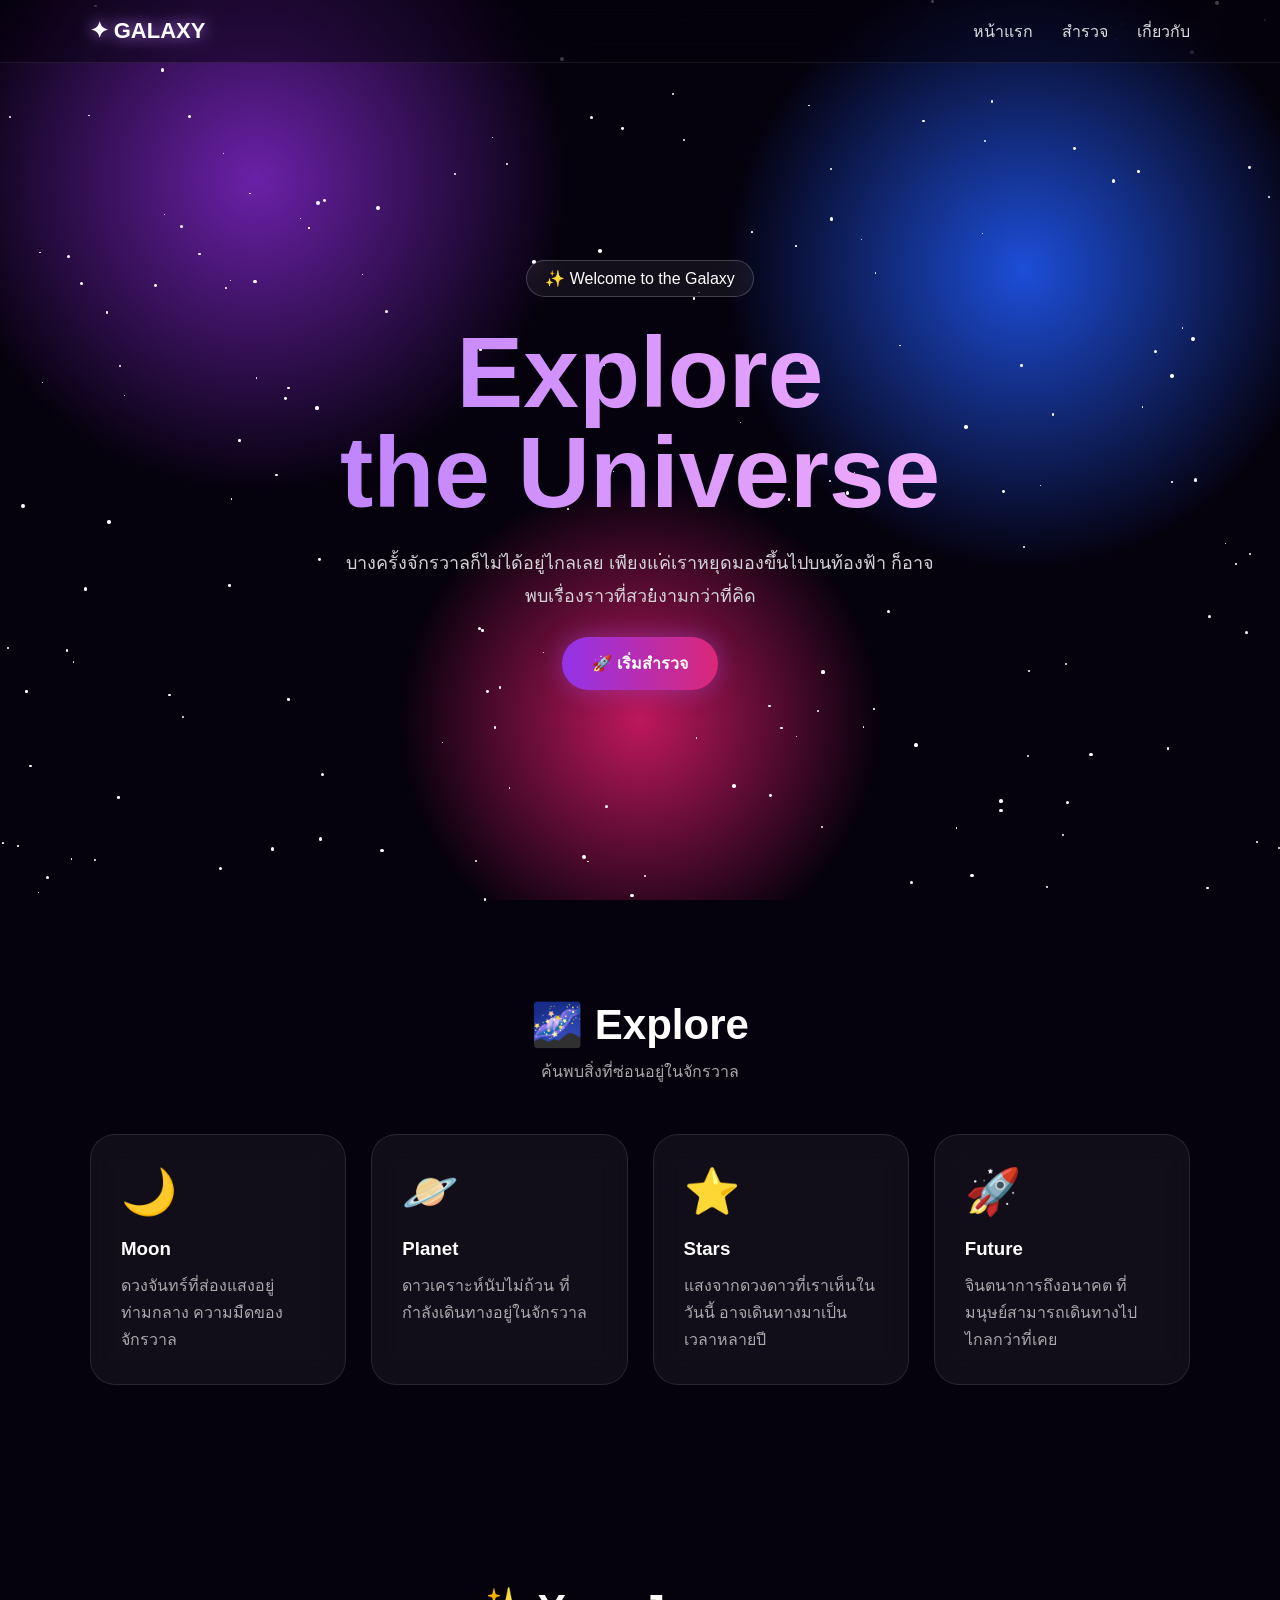
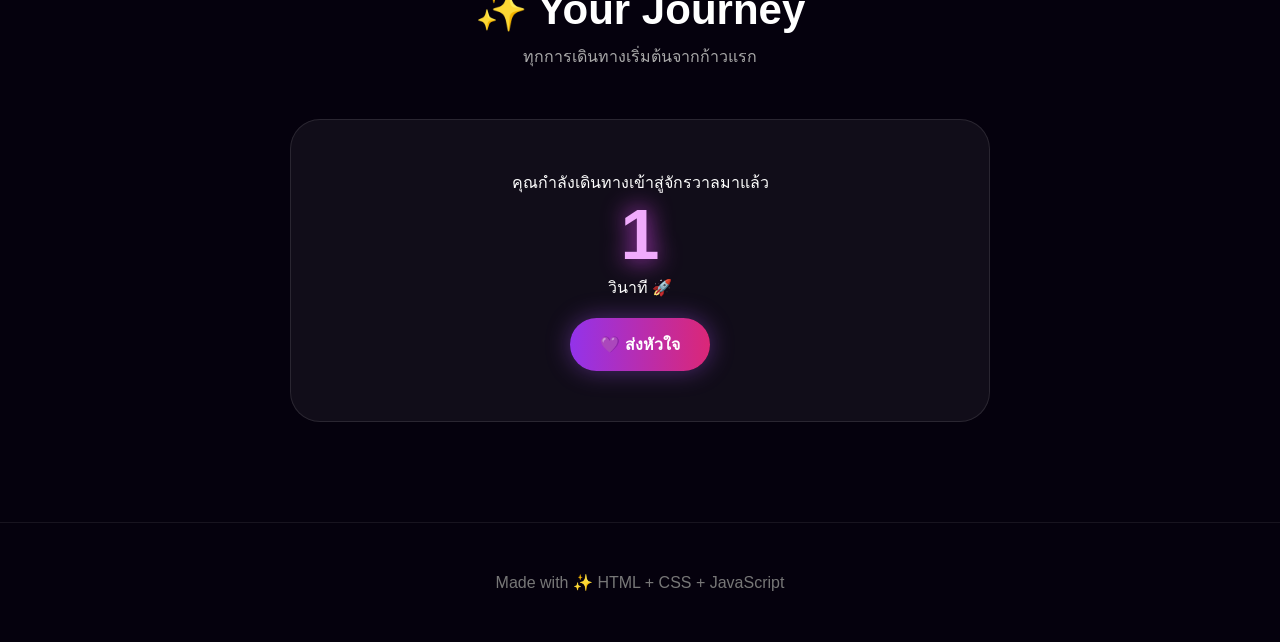
==== index.html @ d7124e91 "Add initial HTML structure for Galaxy website" ====
<!DOCTYPE html>
<html lang="th">
<head>
<meta charset="UTF-8">
<meta name="viewport" content="width=device-width, initial-scale=1.0">
<title>Galaxy ✨</title>
<style>
*{
    margin:0;
    padding:0;
    box-sizing:border-box;
}
html{
    scroll-behavior:smooth;
}
body{
    font-family:Arial, "Segoe UI", sans-serif;
    background:#05010d;
    color:white;
    overflow-x:hidden;
}
/* ===== Galaxy Background ===== */
body::before{
    content:"";
    position:fixed;
    inset:0;
    z-index:-3;
    background:
        radial-gradient(circle at 20% 20%, #6b21a8 0, transparent 25%),
        radial-gradient(circle at 80% 30%, #1d4ed8 0, transparent 25%),
        radial-gradient(circle at 50% 80%, #be185d 0, transparent 25%),
        #05010d;
}
/* Stars */
#stars{
    position:fixed;
    inset:0;
    z-index:-2;
    pointer-events:none;
}
.star{
    position:absolute;
    width:2px;
    height:2px;
    background:white;
    border-radius:50%;
    animation:twinkle 2s infinite alternate;
}
@keyframes twinkle{
    from{
        opacity:.2;
        transform:scale(.7);
    }
    to{
        opacity:1;
        transform:scale(1.5);
    }
}
/* ===== Navbar ===== */
nav{
    position:fixed;
    top:0;
    left:0;
    width:100%;
    padding:18px 7%;
    display:flex;
    justify-content:space-between;
    align-items:center;
    background:rgba(5,1,13,.45);
    backdrop-filter:blur(15px);
    border-bottom:1px solid rgba(255,255,255,.08);
    z-index:100;
}
.logo{
    font-size:22px;
    font-weight:bold;
    color:#fff;
    text-shadow:0 0 15px #c084fc;
}
nav a{
    color:#ddd;
    text-decoration:none;
    margin-left:25px;
    transition:.3s;
}
nav a:hover{
    color:#e879f9;
    text-shadow:0 0 10px #e879f9;
}
/* ===== Hero ===== */
.hero{
    min-height:100vh;
    display:flex;
    justify-content:center;
    align-items:center;
    text-align:center;
    padding:100px 20px 50px;
}
.hero-content{
    max-width:800px;
}
.badge{
    display:inline-block;
    padding:8px 18px;
    border:1px solid rgba(255,255,255,.2);
    border-radius:30px;
    background:rgba(255,255,255,.06);
    backdrop-filter:blur(10px);
    margin-bottom:25px;
    animation:pulse 2s infinite;
}
@keyframes pulse{
    50%{
        box-shadow:0 0 30px rgba(217,70,239,.3);
    }
}
h1{
    font-size:clamp(50px,10vw,100px);
    line-height:1;
    background:linear-gradient(
        90deg,
        #c084fc,
        #f0abfc,
        #60a5fa,
        #c084fc
    );
    background-size:300%;
    -webkit-background-clip:text;
    color:transparent;
    animation:gradient 5s linear infinite;
}
@keyframes gradient{
    to{
        background-position:300%;
    }
}
.hero p{
    margin:25px auto;
    max-width:600px;
    font-size:18px;
    line-height:1.8;
    color:#d4d4d8;
}
.btn{
    display:inline-block;
    padding:14px 30px;
    border-radius:50px;
    background:linear-gradient(90deg,#9333ea,#db2777);
    color:white;
    text-decoration:none;
    font-weight:bold;
    box-shadow:0 0 25px rgba(168,85,247,.4);
    transition:.3s;
    cursor:pointer;
    border:none;
    font-size:16px;
}
.btn:hover{
    transform:translateY(-4px) scale(1.03);
    box-shadow:0 0 40px rgba(236,72,153,.7);
}
/* ===== Sections ===== */
section{
    padding:100px 7%;
}
.section-title{
    text-align:center;
    margin-bottom:50px;
}
.section-title h2{
    font-size:42px;
}
.section-title p{
    color:#aaa;
    margin-top:10px;
}
/* ===== Cards ===== */
.cards{
    max-width:1100px;
    margin:auto;
    display:grid;
    grid-template-columns:repeat(auto-fit,minmax(220px,1fr));
    gap:25px;
}
.card{
    padding:30px;
    min-height:220px;
    border:1px solid rgba(255,255,255,.1);
    background:rgba(255,255,255,.05);
    border-radius:25px;
    backdrop-filter:blur(15px);
    transition:.4s;
}
.card:hover{
    transform:translateY(-10px);
    border-color:#c084fc;
    box-shadow:0 0 35px rgba(168,85,247,.2);
}
.icon{
    font-size:45px;
    margin-bottom:20px;
}
.card h3{
    margin-bottom:12px;
}
.card p{
    color:#aaa;
    line-height:1.7;
}
/* ===== Counter ===== */
.counter{
    text-align:center;
    max-width:700px;
    margin:auto;
    padding:50px 20px;
    border-radius:30px;
    background:rgba(255,255,255,.05);
    border:1px solid rgba(255,255,255,.1);
}
.counter-number{
    font-size:70px;
    font-weight:bold;
    color:#f0abfc;
    text-shadow:0 0 25px #d946ef;
}
/* ===== Footer ===== */
footer{
    text-align:center;
    padding:50px 20px;
    color:#777;
    border-top:1px solid rgba(255,255,255,.08);
}
/* ===== Scroll Animation ===== */
.reveal{
    opacity:0;
    transform:translateY(50px);
    transition:1s;
}
.reveal.show{
    opacity:1;
    transform:translateY(0);
}
/* ===== Mobile ===== */
@media(max-width:600px){
    nav{
        padding:15px 20px;
    }
    nav .links{
        display:none;
    }
    section{
        padding:80px 20px;
    }
    .hero p{
        font-size:16px;
    }
    .section-title h2{
        font-size:32px;
    }
    .counter-number{
        font-size:55px;
    }
}
</style>
</head>
<body>
<!-- ดาว -->
<div id="stars"></div>
<!-- Navbar -->
<nav>
    <div class="logo">✦ GALAXY</div>
    <div class="links">
        <a href="#home">หน้าแรก</a>
        <a href="#explore">สำรวจ</a>
        <a href="#about">เกี่ยวกับ</a>
    </div>
</nav>
<!-- Hero -->
<section class="hero" id="home">
    <div class="hero-content">
        <div class="badge">
            ✨ Welcome to the Galaxy
        </div>
        <h1>Explore<br>the Universe</h1>
        <p>
            บางครั้งจักรวาลก็ไม่ได้อยู่ไกลเลย
            เพียงแค่เราหยุดมองขึ้นไปบนท้องฟ้า
            ก็อาจพบเรื่องราวที่สวยงามกว่าที่คิด
        </p>
        <a href="#explore" class="btn">
            🚀 เริ่มสำรวจ
        </a>
    </div>
</section>
<!-- Explore -->
<section id="explore">
    <div class="section-title reveal">
        <h2>🌌 Explore</h2>
        <p>
            ค้นพบสิ่งที่ซ่อนอยู่ในจักรวาล
        </p>
    </div>
    <div class="cards">
        <div class="card reveal">
            <div class="icon">🌙</div>
            <h3>Moon</h3>
            <p>
                ดวงจันทร์ที่ส่องแสงอยู่ท่ามกลาง
                ความมืดของจักรวาล
            </p>
        </div>
        <div class="card reveal">
            <div class="icon">🪐</div>
            <h3>Planet</h3>
            <p>
                ดาวเคราะห์นับไม่ถ้วน
                ที่กำลังเดินทางอยู่ในจักรวาล
            </p>
        </div>
        <div class="card reveal">
            <div class="icon">⭐</div>
            <h3>Stars</h3>
            <p>
                แสงจากดวงดาวที่เราเห็นในวันนี้
                อาจเดินทางมาเป็นเวลาหลายปี
            </p>
        </div>
        <div class="card reveal">
            <div class="icon">🚀</div>
            <h3>Future</h3>
            <p>
                จินตนาการถึงอนาคต
                ที่มนุษย์สามารถเดินทางไปไกลกว่าที่เคย
            </p>
        </div>
    </div>
</section>
<!-- Counter -->
<section id="about">
    <div class="section-title reveal">
        <h2>✨ Your Journey</h2>
        <p>
            ทุกการเดินทางเริ่มต้นจากก้าวแรก
        </p>
    </div>
    <div class="counter reveal">
        <p>คุณกำลังเดินทางเข้าสู่จักรวาลมาแล้ว</p>
        <div class="counter-number" id="counter">
            0
        </div>
        <p>
            วินาที 🚀
        </p>
        <br>
        <button class="btn" onclick="createHeart()">
            💜 ส่งหัวใจ
        </button>
    </div>
</section>
<footer>
    Made with ✨ HTML + CSS + JavaScript
</footer>
<script>
/* =========================
   STAR GENERATOR
========================= */
const stars = document.getElementById("stars");
for(let i = 0; i < 180; i++){
    const star = document.createElement("div");
    star.className = "star";
    star.style.left = Math.random() * 100 + "%";
    star.style.top = Math.random() * 100 + "%";
    const size = Math.random() * 3 + 1;
    star.style.width = size + "px";
    star.style.height = size + "px";
    star.style.animationDelay =
        Math.random() * 3 + "s";
    stars.appendChild(star);
}
/* =========================
   COUNTER
========================= */
let seconds = 0;
setInterval(() => {
    seconds++;
    document.getElementById("counter")
        .textContent = seconds;
},1000);
/* =========================
   SCROLL REVEAL
========================= */
const observer = new IntersectionObserver(
    entries => {
        entries.forEach(entry => {
            if(entry.isIntersecting){
                entry.target.classList.add("show");
            }
        });
    },
    {
        threshold:.15
    }
);
document.querySelectorAll(".reveal")
    .forEach(el => observer.observe(el));
/* =========================
   FLOATING HEART
========================= */
function createHeart(){
    const heart = document.createElement("div");
    heart.innerHTML = "💜";
    heart.style.position = "fixed";
    heart.style.left = Math.random() * 100 + "vw";
    heart.style.bottom = "20px";
    heart.style.fontSize =
        Math.random() * 20 + 20 + "px";
    heart.style.zIndex = "999";
    heart.style.pointerEvents = "none";
    document.body.appendChild(heart);
    const animation =
        heart.animate(
            [
                {
                    transform:"translateY(0) scale(1)",
                    opacity:1
                },
                {
                    transform:
                    "translateY(-100vh) rotate(360deg) scale(1.5)",
                    opacity:0
                }
            ],
            {
                duration:2500,
                easing:"ease-out"
            }
        );
    animation.onfinish = () => {
        heart.remove();
    };
}
/* =========================
   RANDOM HEARTS
========================= */
setInterval(() => {
    if(Math.random() > .6){
        createHeart();
    }
},3000);
</script>
</body>
</html>
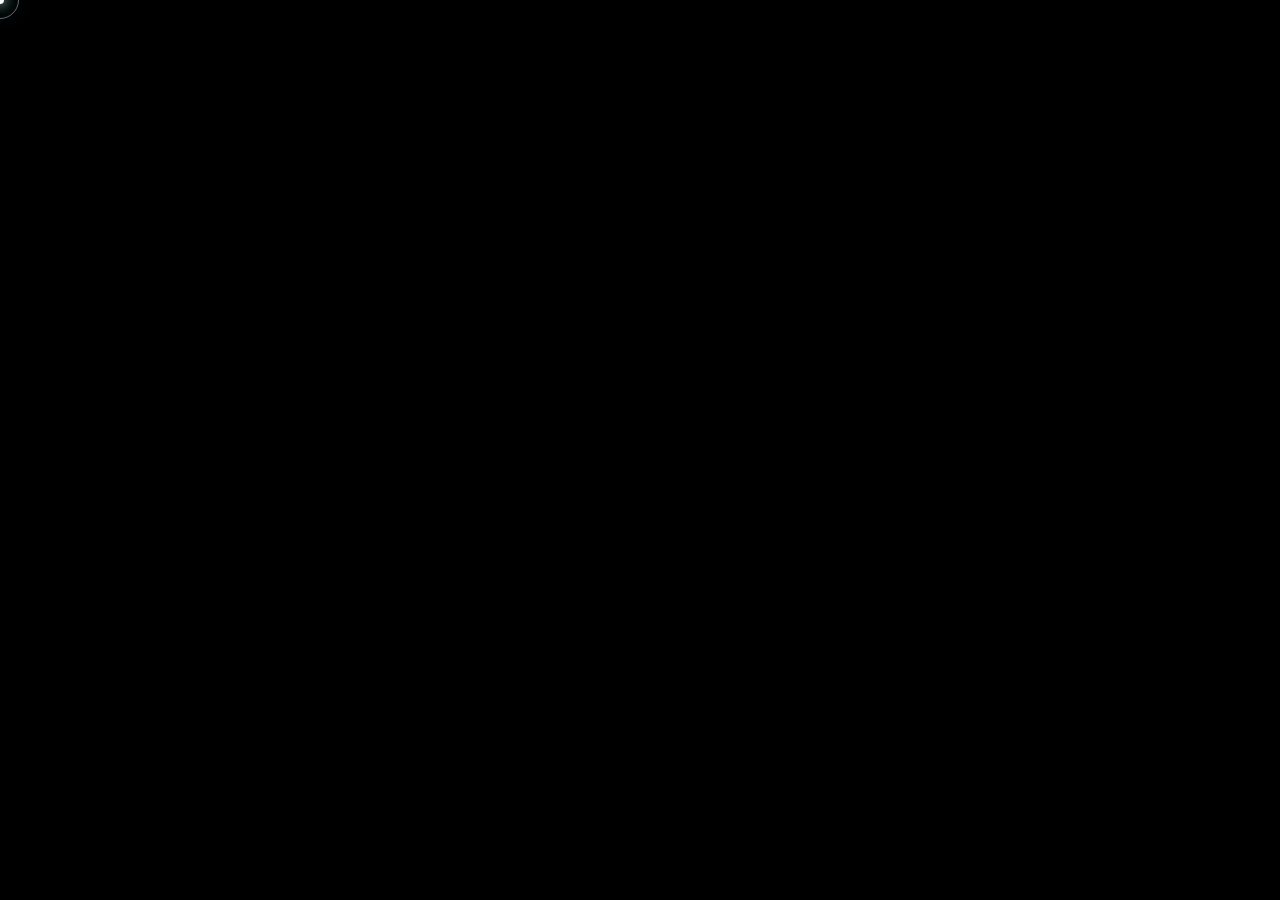
==== commit 58751264: "Add files via upload" ====
--- a/index.html
+++ b/index.html
@@ -1,452 +1,39 @@
 <!DOCTYPE html>
-<html lang="th">
+<html lang="en">
 <head>
-<meta charset="UTF-8">
-<meta name="viewport" content="width=device-width, initial-scale=1.0">
-<title>Galaxy ✨</title>
-<style>
-*{
-    margin:0;
-    padding:0;
-    box-sizing:border-box;
-}
-html{
-    scroll-behavior:smooth;
-}
-body{
-    font-family:Arial, "Segoe UI", sans-serif;
-    background:#05010d;
-    color:white;
-    overflow-x:hidden;
-}
-/* ===== Galaxy Background ===== */
-body::before{
-    content:"";
-    position:fixed;
-    inset:0;
-    z-index:-3;
-    background:
-        radial-gradient(circle at 20% 20%, #6b21a8 0, transparent 25%),
-        radial-gradient(circle at 80% 30%, #1d4ed8 0, transparent 25%),
-        radial-gradient(circle at 50% 80%, #be185d 0, transparent 25%),
-        #05010d;
-}
-/* Stars */
-#stars{
-    position:fixed;
-    inset:0;
-    z-index:-2;
-    pointer-events:none;
-}
-.star{
-    position:absolute;
-    width:2px;
-    height:2px;
-    background:white;
-    border-radius:50%;
-    animation:twinkle 2s infinite alternate;
-}
-@keyframes twinkle{
-    from{
-        opacity:.2;
-        transform:scale(.7);
+  <meta charset="UTF-8">
+  <meta name="viewport" content="width=device-width, initial-scale=1.0, maximum-scale=1.0, user-scalable=no">
+  <title>CHIWWIE — 3D Immersive Experience</title>
+  <meta name="description" content="CHIWWIE — Interactive 3D Digital Universe Art Installation">
+  <meta name="theme-color" content="#020206">
+  
+  <link rel="stylesheet" href="style.css">
+
+  <!-- Three.js (r128) via CDN with resilient multi-CDN fallback -->
+  <script src="https://cdnjs.cloudflare.com/ajax/libs/three.js/r128/three.min.js"></script>
+  <script>
+    if (typeof THREE === 'undefined') {
+      document.write('<script src="https://cdn.jsdelivr.net/npm/three@0.128.0/build/three.min.js"><\/script>');
     }
-    to{
-        opacity:1;
-        transform:scale(1.5);
-    }
-}
-/* ===== Navbar ===== */
-nav{
-    position:fixed;
-    top:0;
-    left:0;
-    width:100%;
-    padding:18px 7%;
-    display:flex;
-    justify-content:space-between;
-    align-items:center;
-    background:rgba(5,1,13,.45);
-    backdrop-filter:blur(15px);
-    border-bottom:1px solid rgba(255,255,255,.08);
-    z-index:100;
-}
-.logo{
-    font-size:22px;
-    font-weight:bold;
-    color:#fff;
-    text-shadow:0 0 15px #c084fc;
-}
-nav a{
-    color:#ddd;
-    text-decoration:none;
-    margin-left:25px;
-    transition:.3s;
-}
-nav a:hover{
-    color:#e879f9;
-    text-shadow:0 0 10px #e879f9;
-}
-/* ===== Hero ===== */
-.hero{
-    min-height:100vh;
-    display:flex;
-    justify-content:center;
-    align-items:center;
-    text-align:center;
-    padding:100px 20px 50px;
-}
-.hero-content{
-    max-width:800px;
-}
-.badge{
-    display:inline-block;
-    padding:8px 18px;
-    border:1px solid rgba(255,255,255,.2);
-    border-radius:30px;
-    background:rgba(255,255,255,.06);
-    backdrop-filter:blur(10px);
-    margin-bottom:25px;
-    animation:pulse 2s infinite;
-}
-@keyframes pulse{
-    50%{
-        box-shadow:0 0 30px rgba(217,70,239,.3);
-    }
-}
-h1{
-    font-size:clamp(50px,10vw,100px);
-    line-height:1;
-    background:linear-gradient(
-        90deg,
-        #c084fc,
-        #f0abfc,
-        #60a5fa,
-        #c084fc
-    );
-    background-size:300%;
-    -webkit-background-clip:text;
-    color:transparent;
-    animation:gradient 5s linear infinite;
-}
-@keyframes gradient{
-    to{
-        background-position:300%;
-    }
-}
-.hero p{
-    margin:25px auto;
-    max-width:600px;
-    font-size:18px;
-    line-height:1.8;
-    color:#d4d4d8;
-}
-.btn{
-    display:inline-block;
-    padding:14px 30px;
-    border-radius:50px;
-    background:linear-gradient(90deg,#9333ea,#db2777);
-    color:white;
-    text-decoration:none;
-    font-weight:bold;
-    box-shadow:0 0 25px rgba(168,85,247,.4);
-    transition:.3s;
-    cursor:pointer;
-    border:none;
-    font-size:16px;
-}
-.btn:hover{
-    transform:translateY(-4px) scale(1.03);
-    box-shadow:0 0 40px rgba(236,72,153,.7);
-}
-/* ===== Sections ===== */
-section{
-    padding:100px 7%;
-}
-.section-title{
-    text-align:center;
-    margin-bottom:50px;
-}
-.section-title h2{
-    font-size:42px;
-}
-.section-title p{
-    color:#aaa;
-    margin-top:10px;
-}
-/* ===== Cards ===== */
-.cards{
-    max-width:1100px;
-    margin:auto;
-    display:grid;
-    grid-template-columns:repeat(auto-fit,minmax(220px,1fr));
-    gap:25px;
-}
-.card{
-    padding:30px;
-    min-height:220px;
-    border:1px solid rgba(255,255,255,.1);
-    background:rgba(255,255,255,.05);
-    border-radius:25px;
-    backdrop-filter:blur(15px);
-    transition:.4s;
-}
-.card:hover{
-    transform:translateY(-10px);
-    border-color:#c084fc;
-    box-shadow:0 0 35px rgba(168,85,247,.2);
-}
-.icon{
-    font-size:45px;
-    margin-bottom:20px;
-}
-.card h3{
-    margin-bottom:12px;
-}
-.card p{
-    color:#aaa;
-    line-height:1.7;
-}
-/* ===== Counter ===== */
-.counter{
-    text-align:center;
-    max-width:700px;
-    margin:auto;
-    padding:50px 20px;
-    border-radius:30px;
-    background:rgba(255,255,255,.05);
-    border:1px solid rgba(255,255,255,.1);
-}
-.counter-number{
-    font-size:70px;
-    font-weight:bold;
-    color:#f0abfc;
-    text-shadow:0 0 25px #d946ef;
-}
-/* ===== Footer ===== */
-footer{
-    text-align:center;
-    padding:50px 20px;
-    color:#777;
-    border-top:1px solid rgba(255,255,255,.08);
-}
-/* ===== Scroll Animation ===== */
-.reveal{
-    opacity:0;
-    transform:translateY(50px);
-    transition:1s;
-}
-.reveal.show{
-    opacity:1;
-    transform:translateY(0);
-}
-/* ===== Mobile ===== */
-@media(max-width:600px){
-    nav{
-        padding:15px 20px;
-    }
-    nav .links{
-        display:none;
-    }
-    section{
-        padding:80px 20px;
-    }
-    .hero p{
-        font-size:16px;
-    }
-    .section-title h2{
-        font-size:32px;
-    }
-    .counter-number{
-        font-size:55px;
-    }
-}
-</style>
+  </script>
 </head>
 <body>
-<!-- ดาว -->
-<div id="stars"></div>
-<!-- Navbar -->
-<nav>
-    <div class="logo">✦ GALAXY</div>
-    <div class="links">
-        <a href="#home">หน้าแรก</a>
-        <a href="#explore">สำรวจ</a>
-        <a href="#about">เกี่ยวกับ</a>
-    </div>
-</nav>
-<!-- Hero -->
-<section class="hero" id="home">
-    <div class="hero-content">
-        <div class="badge">
-            ✨ Welcome to the Galaxy
-        </div>
-        <h1>Explore<br>the Universe</h1>
-        <p>
-            บางครั้งจักรวาลก็ไม่ได้อยู่ไกลเลย
-            เพียงแค่เราหยุดมองขึ้นไปบนท้องฟ้า
-            ก็อาจพบเรื่องราวที่สวยงามกว่าที่คิด
-        </p>
-        <a href="#explore" class="btn">
-            🚀 เริ่มสำรวจ
-        </a>
-    </div>
-</section>
-<!-- Explore -->
-<section id="explore">
-    <div class="section-title reveal">
-        <h2>🌌 Explore</h2>
-        <p>
-            ค้นพบสิ่งที่ซ่อนอยู่ในจักรวาล
-        </p>
-    </div>
-    <div class="cards">
-        <div class="card reveal">
-            <div class="icon">🌙</div>
-            <h3>Moon</h3>
-            <p>
-                ดวงจันทร์ที่ส่องแสงอยู่ท่ามกลาง
-                ความมืดของจักรวาล
-            </p>
-        </div>
-        <div class="card reveal">
-            <div class="icon">🪐</div>
-            <h3>Planet</h3>
-            <p>
-                ดาวเคราะห์นับไม่ถ้วน
-                ที่กำลังเดินทางอยู่ในจักรวาล
-            </p>
-        </div>
-        <div class="card reveal">
-            <div class="icon">⭐</div>
-            <h3>Stars</h3>
-            <p>
-                แสงจากดวงดาวที่เราเห็นในวันนี้
-                อาจเดินทางมาเป็นเวลาหลายปี
-            </p>
-        </div>
-        <div class="card reveal">
-            <div class="icon">🚀</div>
-            <h3>Future</h3>
-            <p>
-                จินตนาการถึงอนาคต
-                ที่มนุษย์สามารถเดินทางไปไกลกว่าที่เคย
-            </p>
-        </div>
-    </div>
-</section>
-<!-- Counter -->
-<section id="about">
-    <div class="section-title reveal">
-        <h2>✨ Your Journey</h2>
-        <p>
-            ทุกการเดินทางเริ่มต้นจากก้าวแรก
-        </p>
-    </div>
-    <div class="counter reveal">
-        <p>คุณกำลังเดินทางเข้าสู่จักรวาลมาแล้ว</p>
-        <div class="counter-number" id="counter">
-            0
-        </div>
-        <p>
-            วินาที 🚀
-        </p>
-        <br>
-        <button class="btn" onclick="createHeart()">
-            💜 ส่งหัวใจ
-        </button>
-    </div>
-</section>
-<footer>
-    Made with ✨ HTML + CSS + JavaScript
-</footer>
-<script>
-/* =========================
-   STAR GENERATOR
-========================= */
-const stars = document.getElementById("stars");
-for(let i = 0; i < 180; i++){
-    const star = document.createElement("div");
-    star.className = "star";
-    star.style.left = Math.random() * 100 + "%";
-    star.style.top = Math.random() * 100 + "%";
-    const size = Math.random() * 3 + 1;
-    star.style.width = size + "px";
-    star.style.height = size + "px";
-    star.style.animationDelay =
-        Math.random() * 3 + "s";
-    stars.appendChild(star);
-}
-/* =========================
-   COUNTER
-========================= */
-let seconds = 0;
-setInterval(() => {
-    seconds++;
-    document.getElementById("counter")
-        .textContent = seconds;
-},1000);
-/* =========================
-   SCROLL REVEAL
-========================= */
-const observer = new IntersectionObserver(
-    entries => {
-        entries.forEach(entry => {
-            if(entry.isIntersecting){
-                entry.target.classList.add("show");
-            }
-        });
-    },
-    {
-        threshold:.15
-    }
-);
-document.querySelectorAll(".reveal")
-    .forEach(el => observer.observe(el));
-/* =========================
-   FLOATING HEART
-========================= */
-function createHeart(){
-    const heart = document.createElement("div");
-    heart.innerHTML = "💜";
-    heart.style.position = "fixed";
-    heart.style.left = Math.random() * 100 + "vw";
-    heart.style.bottom = "20px";
-    heart.style.fontSize =
-        Math.random() * 20 + 20 + "px";
-    heart.style.zIndex = "999";
-    heart.style.pointerEvents = "none";
-    document.body.appendChild(heart);
-    const animation =
-        heart.animate(
-            [
-                {
-                    transform:"translateY(0) scale(1)",
-                    opacity:1
-                },
-                {
-                    transform:
-                    "translateY(-100vh) rotate(360deg) scale(1.5)",
-                    opacity:0
-                }
-            ],
-            {
-                duration:2500,
-                easing:"ease-out"
-            }
-        );
-    animation.onfinish = () => {
-        heart.remove();
-    };
-}
-/* =========================
-   RANDOM HEARTS
-========================= */
-setInterval(() => {
-    if(Math.random() > .6){
-        createHeart();
-    }
-},3000);
-</script>
+  <!-- WebGL 3D Canvas -->
+  <canvas id="webgl-canvas"></canvas>
+
+  <!-- Cinematic Vignette & Atmospheric Depth Layer -->
+  <div class="cinematic-overlay" aria-hidden="true"></div>
+
+  <!-- Opening Curtain for cinematic fade from darkness -->
+  <div class="opening-curtain" id="openingCurtain" aria-hidden="true"></div>
+
+  <!-- Accessible semantic identifier (Zero visible UI/text except 3D CHIWWIE) -->
+  <h1 class="sr-only">CHIWWIE</h1>
+
+  <!-- Futuristic Custom Trailing Cursor -->
+  <div class="cursor-dot" id="cursorDot" aria-hidden="true"></div>
+  <div class="cursor-ring" id="cursorRing" aria-hidden="true"></div>
+
+  <script src="script.js"></script>
 </body>
 </html>
--- a/style.css
+++ b/style.css
@@ -0,0 +1,178 @@
+/* ==========================================================================
+   CHIWWIE — 3D Immersive Universe Experience
+   Styles & Cinematic Presentation
+   ========================================================================== */
+
+:root {
+  --bg-deep: #020206;
+  --accent-cyan: #00f2fe;
+  --accent-violet: #8a2be2;
+  --accent-magenta: #ff007a;
+  --cursor-size: 8px;
+  --ring-size: 38px;
+}
+
+*, *::before, *::after {
+  margin: 0;
+  padding: 0;
+  box-sizing: border-box;
+}
+
+html, body {
+  width: 100vw;
+  height: 100vh;
+  overflow: hidden;
+  background-color: var(--bg-deep);
+  color: #ffffff;
+  user-select: none;
+  -webkit-user-select: none;
+  cursor: none; /* Managed by 3D custom cursor */
+  position: fixed;
+  inset: 0;
+}
+
+/* Screen reader accessible element (Zero visible text clutter) */
+.sr-only {
+  position: absolute;
+  width: 1px;
+  height: 1px;
+  padding: 0;
+  margin: -1px;
+  overflow: hidden;
+  clip: rect(0, 0, 0, 0);
+  white-space: nowrap;
+  border: 0;
+}
+
+/* ==========================================================================
+   WebGL 3D Canvas
+   ========================================================================== */
+
+#webgl-canvas {
+  position: fixed;
+  top: 0;
+  left: 0;
+  width: 100vw;
+  height: 100vh;
+  z-index: 1;
+  display: block;
+  outline: none;
+}
+
+/* ==========================================================================
+   Cinematic Overlays
+   ========================================================================== */
+
+/* Vignette for filmic lens depth */
+.cinematic-overlay {
+  position: fixed;
+  inset: 0;
+  width: 100vw;
+  height: 100vh;
+  z-index: 2;
+  pointer-events: none;
+  background: radial-gradient(
+    ellipse at center,
+    transparent 45%,
+    rgba(2, 2, 6, 0.45) 75%,
+    rgba(2, 2, 6, 0.9) 100%
+  );
+}
+
+/* Opening Curtain: Starts pitch black, smoothly fades away */
+.opening-curtain {
+  position: fixed;
+  inset: 0;
+  width: 100vw;
+  height: 100vh;
+  background-color: #000000;
+  z-index: 100;
+  pointer-events: none;
+  opacity: 1;
+  transition: opacity 2.2s cubic-bezier(0.16, 1, 0.3, 1);
+}
+
+.opening-curtain.loaded {
+  opacity: 0;
+}
+
+/* ==========================================================================
+   Custom Futuristic Cursor
+   ========================================================================== */
+
+.cursor-dot {
+  position: fixed;
+  top: 0;
+  left: 0;
+  width: var(--cursor-size);
+  height: var(--cursor-size);
+  background: #ffffff;
+  border-radius: 50%;
+  pointer-events: none;
+  z-index: 9999;
+  transform: translate(-50%, -50%);
+  box-shadow: 0 0 12px #ffffff, 0 0 24px var(--accent-cyan);
+  transition: width 0.3s ease, height 0.3s ease, background 0.3s ease;
+  will-change: transform;
+}
+
+.cursor-ring {
+  position: fixed;
+  top: 0;
+  left: 0;
+  width: var(--ring-size);
+  height: var(--ring-size);
+  border: 1.5px solid rgba(255, 255, 255, 0.4);
+  border-radius: 50%;
+  pointer-events: none;
+  z-index: 9998;
+  transform: translate(-50%, -50%);
+  transition: 
+    width 0.35s cubic-bezier(0.16, 1, 0.3, 1),
+    height 0.35s cubic-bezier(0.16, 1, 0.3, 1),
+    border-color 0.35s ease,
+    background-color 0.35s ease,
+    box-shadow 0.35s ease;
+  will-change: transform;
+}
+
+/* Cursor on 3D Object Hover */
+.cursor-ring.is-hovering {
+  width: 78px;
+  height: 78px;
+  border-color: rgba(0, 242, 254, 0.85);
+  background-color: rgba(0, 242, 254, 0.06);
+  box-shadow: 
+    0 0 30px rgba(0, 242, 254, 0.35),
+    inset 0 0 20px rgba(0, 242, 254, 0.15);
+  backdrop-filter: blur(1.5px);
+}
+
+.cursor-dot.is-hovering {
+  width: 5px;
+  height: 5px;
+  background: var(--accent-cyan);
+}
+
+/* Cursor on Click Shockwave */
+.cursor-ring.is-clicking {
+  transform: translate(-50%, -50%) scale(0.8);
+  border-color: var(--accent-magenta);
+}
+
+/* Mobile & Touch Devices */
+@media (hover: none) and (pointer: coarse) {
+  body {
+    cursor: auto;
+  }
+  .cursor-dot, .cursor-ring {
+    display: none !important;
+  }
+}
+
+/* Accessibility: Reduced Motion */
+@media (prefers-reduced-motion: reduce) {
+  .opening-curtain {
+    transition: none;
+  }
+}
